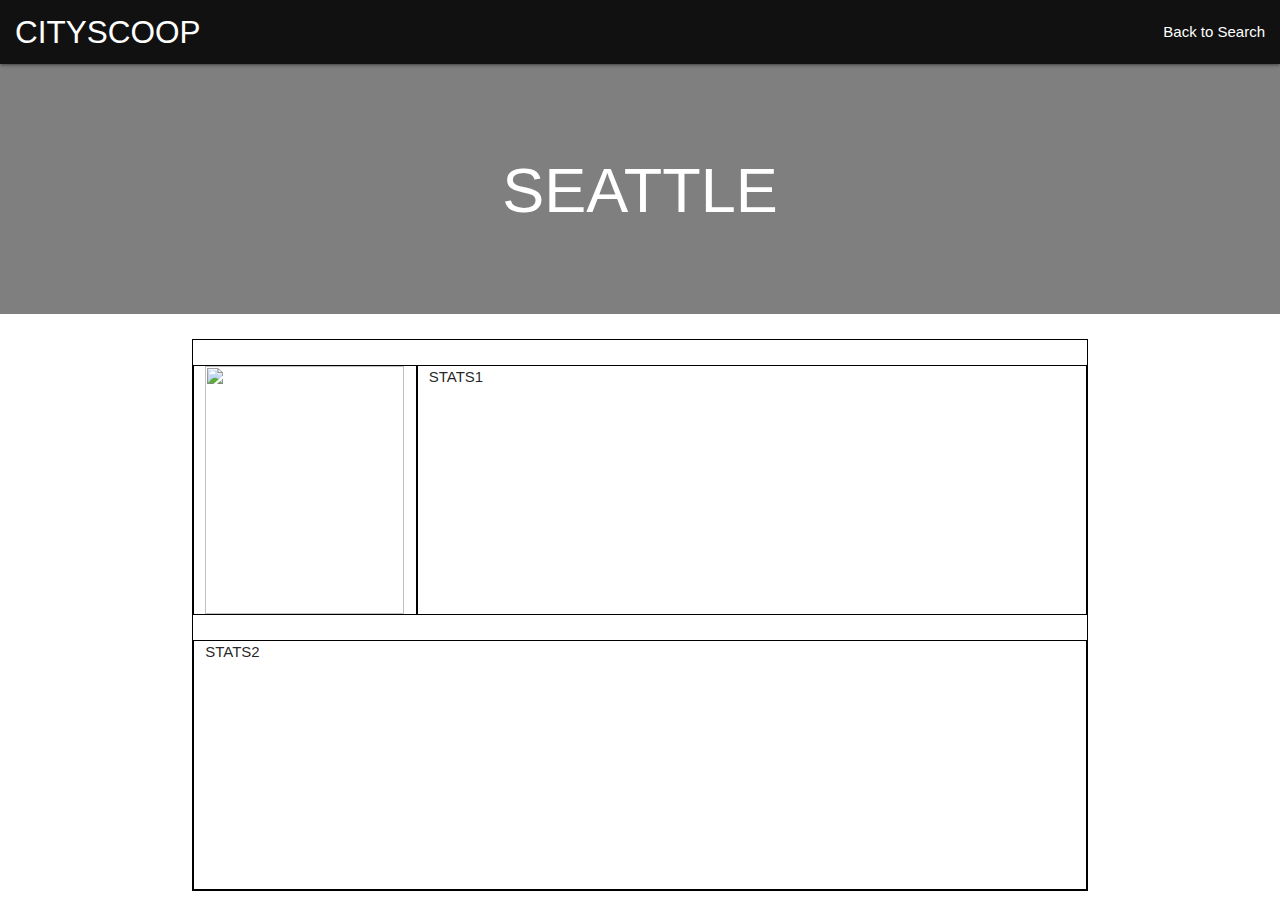
==== results.html @ 7940ce6d "added basic structure to the results.html page" ====
<!DOCTYPE html>
<html lang="en">

<head>
    <meta charset="UTF-8">
    <meta name="viewport" content="width=device-width, initial-scale=1.0">
    <title>Document</title>
    <!-- Compiled and minified CSS -->
    <link rel="stylesheet" href="https://cdnjs.cloudflare.com/ajax/libs/materialize/1.0.0/css/materialize.min.css">
    <link rel="stylesheet" href="style.css">

</head>

<body>
    <nav>
        <div class="nav-wrapper">
            <a href="#" class="brand-logo">CITYSCOOP</a>
            <ul id="nav-mobile" class="right hide-on-med-and-down">
                <!-- replace with Chris's search bar -->
                <li><a href="#">Back to Search</a></li>
            </ul>
        </div>
    </nav>
    <main>
        <!-- Hero Image w/ city H1 -->
        <div class="hero-image">
            <div class="hero-text">
                <!-- use .city-name class to update user input city -->
                <h1 class="hero-text city-name">SEATTLE</h1>
            </div>
        </div>

        <!-- Results -->
        <div class="container results-container">
            <!-- append a new row + cols to .results-container to add data -->

            <!-- start dummy data -->
            <div class="row">
                <div class="col s12 m3 center city-img-container">
                    <img src="https://via.placeholder.com/200" class="city-img" alt="" srcset="">
                </div>
                <div class="col s12 m9">STATS1</div>
                <div class="col s12 m12">STATS2</div>
            </div>
            <!-- end dummy data -->

        </div>
    </main>

    <!-- Compiled and minified JavaScript -->
    <script src="https://cdnjs.cloudflare.com/ajax/libs/materialize/1.0.0/js/materialize.min.js"></script>
    <script src="https://cdnjs.cloudflare.com/ajax/libs/jquery/3.2.1/jquery.min.js"></script>
    <script src="app.js"></script>
</body>

</html>
---- style.css ----
body, html {
    height: 100%;
}

.nav-wrapper {
    padding-left: 15px;
    background-color: #111111; 
}


/* The hero image */
.hero-image {
  /* Use "linear-gradient" to add a darken background effect to the image (photographer.jpg). This will make the text easier to read */
  background-image: linear-gradient(rgba(0, 0, 0, 0.5), rgba(0, 0, 0, 0.5)), url("https://assetfunders.org/wp-content/uploads/seattle.jpeg");

  /* Set a specific height */
  height: 250px;

  /* Position and center the image to scale nicely on all screens */
  background-position: center;
  background-repeat: no-repeat;
  background-size: cover;
  position: relative;
}

/* Place text in the middle of the image */
.hero-text {
  padding-top: 25px;
  text-align: center;
  color: white;
}

.container {
    margin-top: 25px;

}

/* for testing */
.row, .col {
    border: 1px black solid;
    padding: 0rem 0rem;
}

.col {
    height:  250px;
    margin-top: 25px;
}

.city-img {
    height: 100%;
    width: 100%;
    margin: 0px;
}
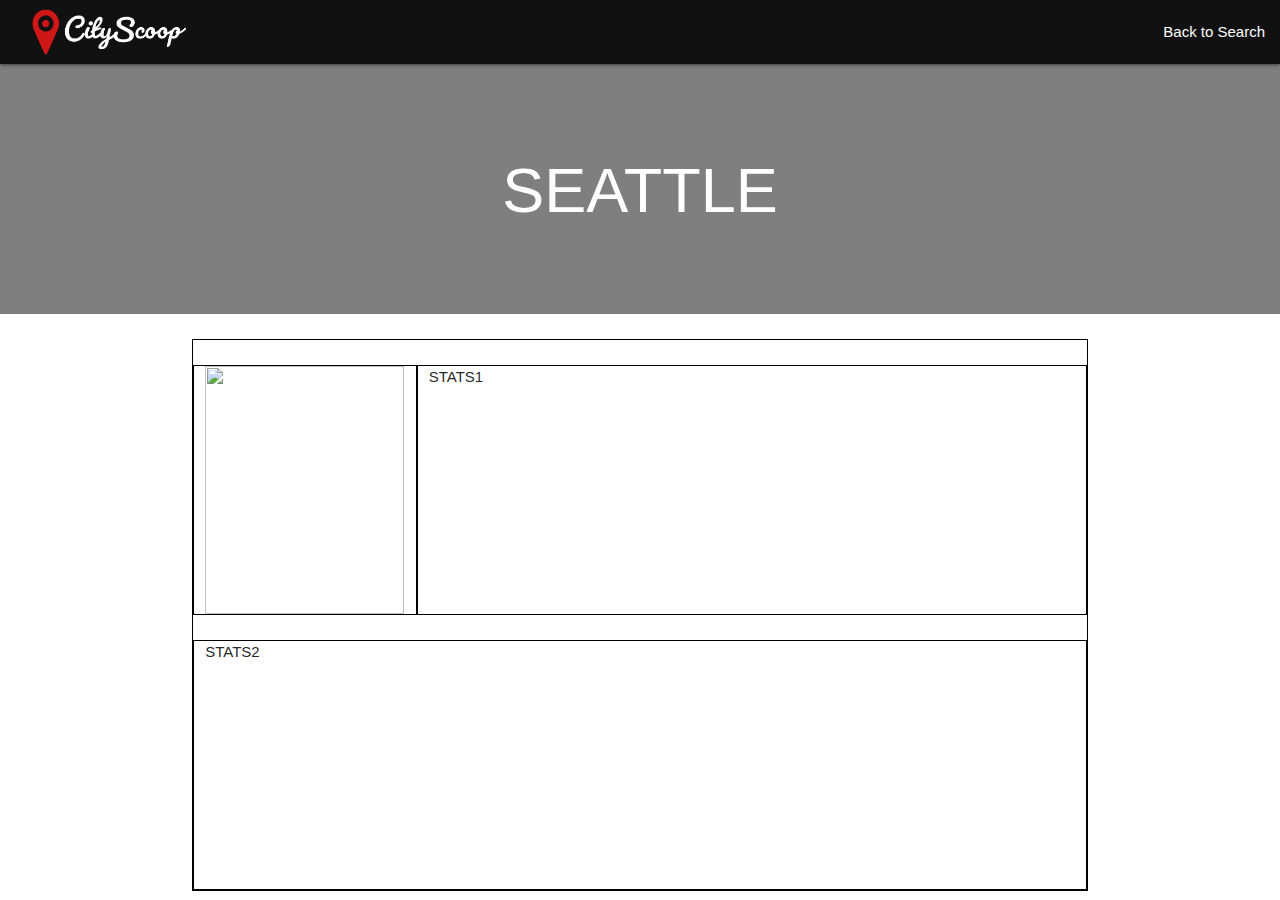
==== commit b0960f6c: "added logo onto the results page. Updated style sheet and added an assets folder to store the logo p" ====
--- a/results.html
+++ b/results.html
@@ -7,6 +7,7 @@
     <title>Document</title>
     <!-- Compiled and minified CSS -->
     <link rel="stylesheet" href="https://cdnjs.cloudflare.com/ajax/libs/materialize/1.0.0/css/materialize.min.css">
+    <link href="https://fonts.googleapis.com/css2?family=Pacifico&display=swap" rel="stylesheet">
     <link rel="stylesheet" href="style.css">
 
 </head>
@@ -14,7 +15,8 @@
 <body>
     <nav>
         <div class="nav-wrapper">
-            <a href="#" class="brand-logo">CITYSCOOP</a>
+            <!-- <a href="#" class="brand-logo">City Scoop</a> -->
+            <img src="assets/img/logo_white.png" class="logo-svg" alt="Kiwi standing on oval">
             <ul id="nav-mobile" class="right hide-on-med-and-down">
                 <!-- replace with Chris's search bar -->
                 <li><a href="#">Back to Search</a></li>
--- a/style.css
+++ b/style.css
@@ -12,6 +12,13 @@
     background-color: #111111; 
 }
 
+.brand-logo {
+    font-family: 'Pacifico', cursive;
+}
+
+.logo-svg {
+    height: 100%;
+}
 
 /* The hero image */
 .hero-image {
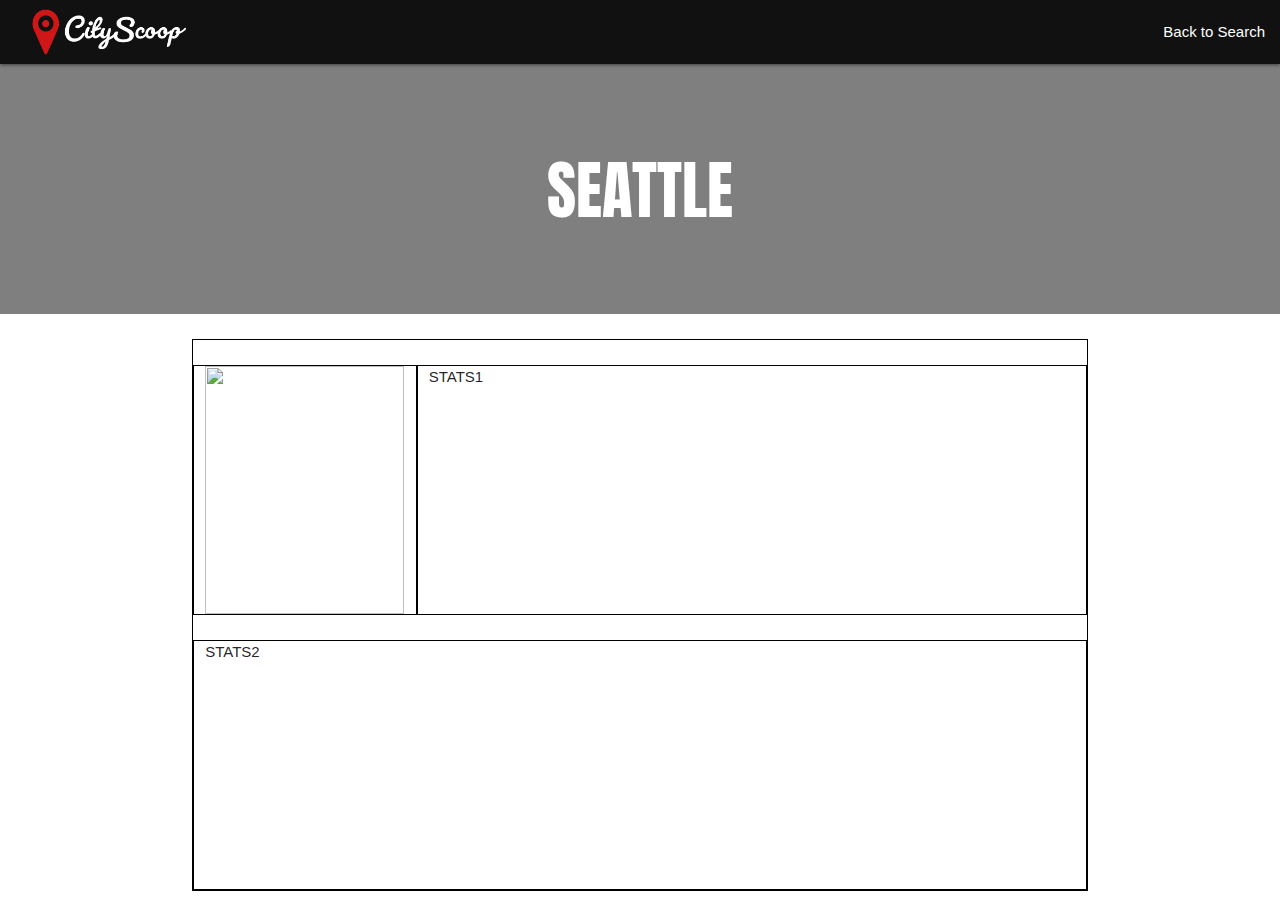
==== commit ba86aac2: "updated styling to the hero text" ====
--- a/results.html
+++ b/results.html
@@ -7,7 +7,7 @@
     <title>Document</title>
     <!-- Compiled and minified CSS -->
     <link rel="stylesheet" href="https://cdnjs.cloudflare.com/ajax/libs/materialize/1.0.0/css/materialize.min.css">
-    <link href="https://fonts.googleapis.com/css2?family=Pacifico&display=swap" rel="stylesheet">
+    <link href="https://fonts.googleapis.com/css2?family=Anton&family=Pacifico&display=swap" rel="stylesheet">
     <link rel="stylesheet" href="style.css">
 
 </head>
@@ -15,8 +15,9 @@
 <body>
     <nav>
         <div class="nav-wrapper">
-            <!-- <a href="#" class="brand-logo">City Scoop</a> -->
-            <img src="assets/img/logo_white.png" class="logo-svg" alt="Kiwi standing on oval">
+            <a href="#" class="brand-logo">
+                <img src="assets/img/logo-white-accent.png" class="logo-svg" alt="Kiwi standing on oval">
+            </a>
             <ul id="nav-mobile" class="right hide-on-med-and-down">
                 <!-- replace with Chris's search bar -->
                 <li><a href="#">Back to Search</a></li>
--- a/style.css
+++ b/style.css
@@ -1,8 +1,3 @@
-
-
-
-
-
 body, html {
     height: 100%;
 }
@@ -13,7 +8,7 @@
 }
 
 .brand-logo {
-    font-family: 'Pacifico', cursive;
+    height: 100%;
 }
 
 .logo-svg {
@@ -37,9 +32,11 @@
 
 /* Place text in the middle of the image */
 .hero-text {
+  font-family: 'Anton', sans-serif;
   padding-top: 25px;
   text-align: center;
   color: white;
+  word-wrap: break-word;
 }
 
 .container {
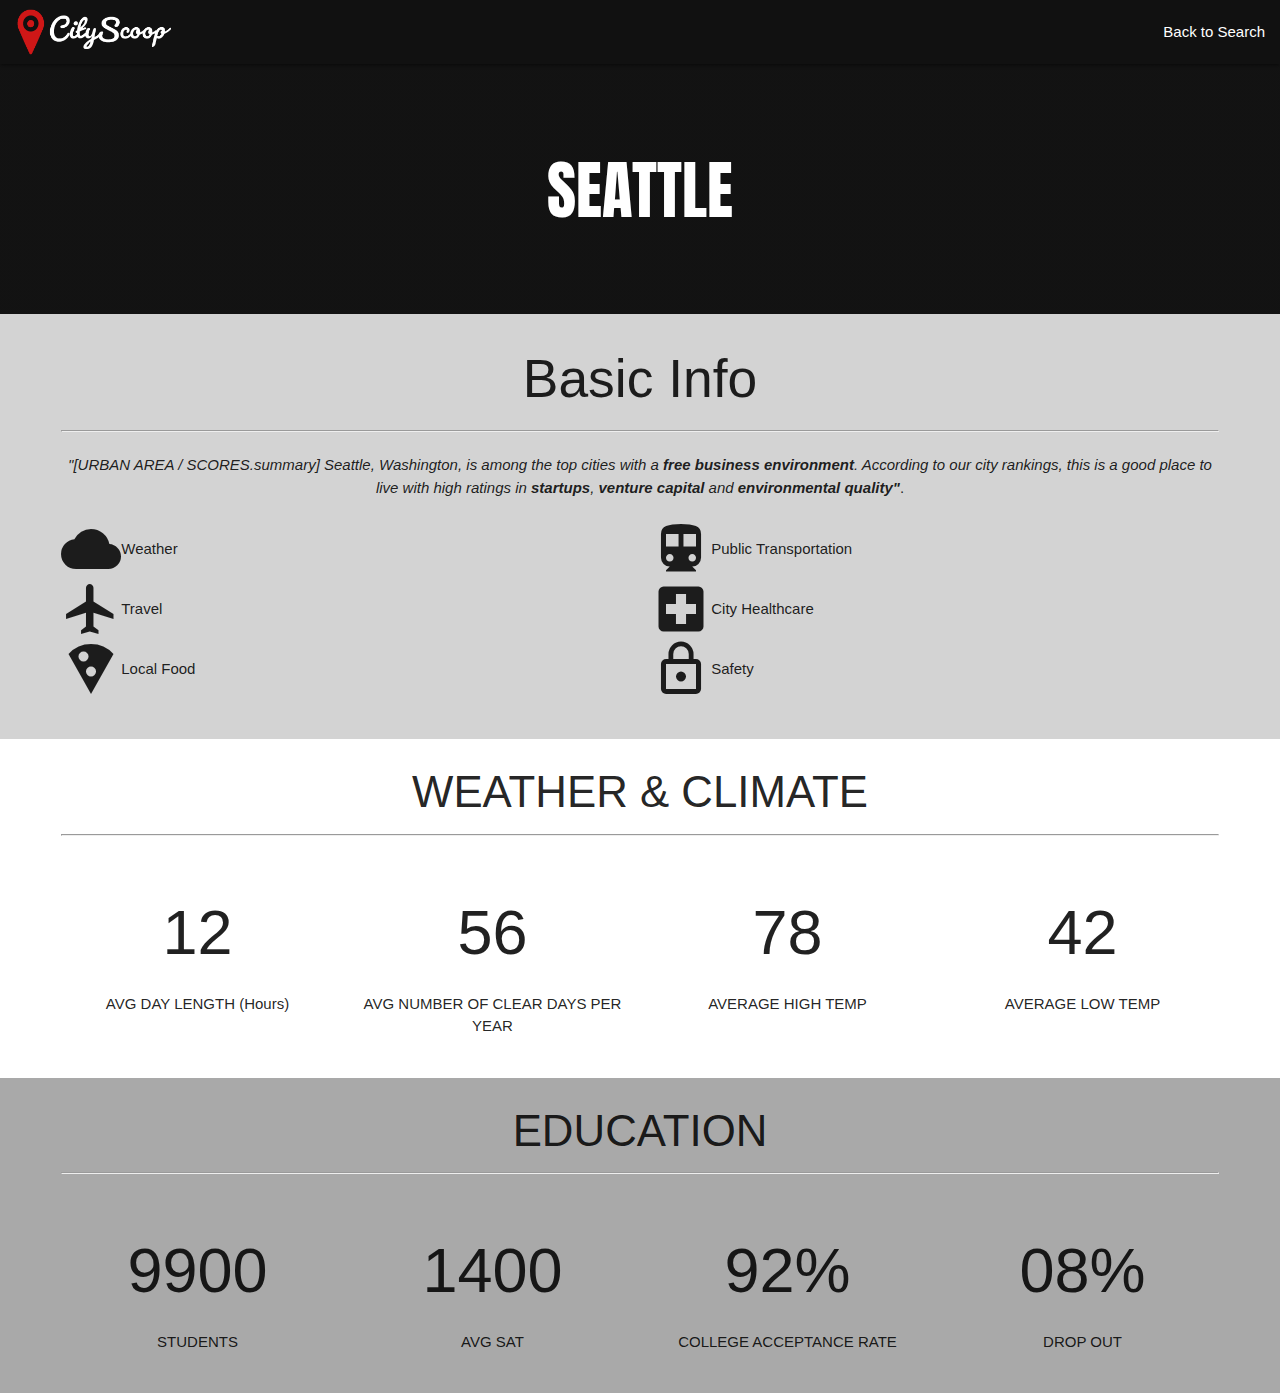
==== commit 66446739: "updated styling on results.html and added some sample filler content" ====
--- a/results.html
+++ b/results.html
@@ -8,6 +8,7 @@
     <!-- Compiled and minified CSS -->
     <link rel="stylesheet" href="https://cdnjs.cloudflare.com/ajax/libs/materialize/1.0.0/css/materialize.min.css">
     <link href="https://fonts.googleapis.com/css2?family=Anton&family=Pacifico&display=swap" rel="stylesheet">
+    <link href="https://fonts.googleapis.com/icon?family=Material+Icons" rel="stylesheet">
     <link rel="stylesheet" href="style.css">
 
 </head>
@@ -16,7 +17,9 @@
     <nav>
         <div class="nav-wrapper">
             <a href="#" class="brand-logo">
-                <img src="assets/img/logo-white-accent.png" class="logo-svg" alt="Kiwi standing on oval">
+
+                <img src="assets/img/logo-white-accent.png" class="logo-svg" alt="CityScoop">
+
             </a>
             <ul id="nav-mobile" class="right hide-on-med-and-down">
                 <!-- replace with Chris's search bar -->
@@ -33,20 +36,105 @@
             </div>
         </div>
 
-        <!-- Results -->
-        <div class="container results-container">
-            <!-- append a new row + cols to .results-container to add data -->
+        <div id="data-containers" class="container-fluid">
 
-            <!-- start dummy data -->
-            <div class="row">
-                <div class="col s12 m3 center city-img-container">
-                    <img src="https://via.placeholder.com/200" class="city-img" alt="" srcset="">
+
+            <!-- Sample Basic Info Container -->
+            <!-- BACKEND: use the results-container class when creating new divs. Add container-[white,lightGray,darkGray] for color. Append to #data-containers -->
+            <div class="container-fluid results-container container-lightGray" id="basic-info">
+                <div class="row">
+                    <div class="col s12 center">
+                        <h2>Basic Info</h2>
+                        <hr>
+                        <br>
+                        <p><em>"[URBAN AREA / SCORES.summary] Seattle, Washington, is among the top cities with a
+                                <b>free business environment</b>.
+                                According to our city rankings, this is a good place to live with high ratings in
+                                <b>startups</b>, <b>venture capital</b> and <b>environmental quality"</b></em>.
+                        </p>
+                    </div>
                 </div>
-                <div class="col s12 m9">STATS1</div>
-                <div class="col s12 m12">STATS2</div>
+                <div class="row">
+                    <div class="col s12 m6">
+                        <p class="valign-wrapper"><i class="medium material-icons">cloud</i> Weather</p>
+                    </div>
+                    <div class="col s12 m6">
+                        <p class="valign-wrapper"><i class="medium material-icons">directions_transit</i> Public
+                            Transportation</p>
+                    </div>
+                    <div class="col s12 m6">
+                        <p class="valign-wrapper"><i class="medium material-icons">flight</i> Travel</p>
+                    </div>
+                    <div class="col s12 m6">
+                        <p class="valign-wrapper"><i class="medium material-icons">local_hospital</i> City Healthcare
+                        </p>
+                    </div>
+                    <div class="col s12 m6">
+                        <p class="valign-wrapper"><i class="medium material-icons">local_pizza</i> Local Food</p>
+                    </div>
+                    <div class="col s12 m6">
+                        <p class="valign-wrapper"><i class="medium material-icons">lock_outline</i> Safety</p>
+                    </div>
+                </div>
             </div>
-            <!-- end dummy data -->
 
+            <!-- Sample Specific Info Container -->
+            <!-- BACKEND: use the results-container class when creating new divs. Add container-[white,lightGray,darkGray] for color. Append to #data-containers -->
+            <div class="container-fluid results-container container-white">
+                <div class="row">
+                    <div class="col s12 center">
+                        <h3>WEATHER & CLIMATE</h3>
+                        <hr>
+                    </div>
+                </div>
+                <div class="row center">
+                    <div class="col s12 m3">
+                        <h1>12</h1>
+                        <p class="">AVG DAY LENGTH (Hours)</p>
+                    </div>
+                    <div class="col s12 m3">
+                        <h1>56</h1>
+                        <p class="">AVG NUMBER OF CLEAR DAYS PER YEAR</p>
+                    </div>
+                    <div class="col s12 m3">
+                        <h1>78</h1>
+                        <p class="">AVERAGE HIGH TEMP</p>
+                    </div>
+                    <div class="col s12 m3">
+                        <h1>42</h1>
+                        <p class="">AVERAGE LOW TEMP</p>
+                    </div>
+                </div>
+            </div>
+
+            <!-- Sample Specific Info Container. Use  -->
+            <!-- BACKEND: use the results-container class when creating new divs. Add container-[white,lightGray,darkGray] for color. Append to #data-containers -->
+            <div class="container-fluid results-container container-darkGray">
+                <div class="row">
+                    <div class="col s12 center">
+                        <h3>EDUCATION</h3>
+                        <hr>
+                    </div>
+                </div>
+                <div class="row center">
+                    <div class="col s12 m3">
+                        <h1>9900</h1>
+                        <p class="">STUDENTS</p>
+                    </div>
+                    <div class="col s12 m3">
+                        <h1>1400</h1>
+                        <p class="">AVG SAT</p>
+                    </div>
+                    <div class="col s12 m3">
+                        <h1>92%</h1>
+                        <p class="">COLLEGE ACCEPTANCE RATE</p>
+                    </div>
+                    <div class="col s12 m3">
+                        <h1>08%</h1>
+                        <p class="">DROP OUT</p>
+                    </div>
+                </div>
+            </div>
         </div>
     </main>
 
--- a/style.css
+++ b/style.css
@@ -1,13 +1,24 @@
-body, html {
-    height: 100%;
+/* =========================================
+GLOBAL STYLING
+ =========================================*/
+*{
+    margin: 0;
+    padding: 0;
 }
 
-.nav-wrapper {
-    padding-left: 15px;
-    background-color: #111111; 
+body{
+    background: #252525;
 }
 
-.brand-logo {
+
+/* =========================================
+NAV BAR STYLING
+ =========================================*/
+ .nav-wrapper {
+    background-color: #111111;
+ }
+ 
+ .brand-logo {
     height: 100%;
 }
 
@@ -15,16 +26,18 @@
     height: 100%;
 }
 
-/* The hero image */
+/* =========================================
+HERO IMAGE STYLING
+ =========================================*/
 .hero-image {
-  /* Use "linear-gradient" to add a darken background effect to the image (photographer.jpg). This will make the text easier to read */
-  background-image: linear-gradient(rgba(0, 0, 0, 0.5), rgba(0, 0, 0, 0.5)), url("https://assetfunders.org/wp-content/uploads/seattle.jpeg");
-
-  /* Set a specific height */
-  height: 250px;
-
-  /* Position and center the image to scale nicely on all screens */
-  background-position: center;
+    /* Apply dark filter on image */
+    background-image: linear-gradient(rgba(0, 0, 0, 0.5), rgba(0, 0, 0, 0.5)), url("https://assetfunders.org/wp-content/uploads/seattle.jpeg");
+    
+    /* Set a specific height */
+    height: 250px;
+    
+    /* Position and center the image to scale nicely on all screens */
+    background-position: center;
   background-repeat: no-repeat;
   background-size: cover;
   position: relative;
@@ -32,35 +45,103 @@
 
 /* Place text in the middle of the image */
 .hero-text {
-  font-family: 'Anton', sans-serif;
-  padding-top: 25px;
-  text-align: center;
-  color: white;
+    font-family: 'Anton', sans-serif;
+    padding-top: 25px;
+    text-align: center;
+    color: white;
   word-wrap: break-word;
 }
 
-.container {
-    margin-top: 25px;
-
-}
-
-/* for testing */
-.row, .col {
-    border: 1px black solid;
-    padding: 0rem 0rem;
-}
-
-.col {
-    height:  250px;
-    margin-top: 25px;
-}
-
-.city-img {
-    height: 100%;
-    width: 100%;
-    margin: 0px;
+/* =========================================
+SEARCH BAR STYLING
+ =========================================*/
+.brand {
+    width:100%;
+    height:100%;
+    display:flex;
+    justify-content: center;
+    align-items: center;
 }
 
 
+input{
+    background: seashell;
+    font-size: 3rem;
+    width: 0;
+    outline: none;
+    padding-left: 15px;
+    border: none;
+    border-radius: 15px;
+    transition: all .6s;
+}
+
+.icon{
+    width: 60px;
+    height: 60px;
+    background: rgb(70, 197, 236);
+    border-radius: 50%;
+    display: flex;
+    justify-content: center;
+    align-items: center;
+    font-size: 1.8rem;
+    color: #ffffff;
+    cursor: pointer;
+    transform: translateX(-30px) rotate(-45deg);
+}
+
+.active{
+    display: block;
+    width: 45%;
+}
+
+.filter{
+    justify-content: center;
+    text-align: center;
+}
+
+.filter li{
+    margin: 1.3rem !important;
+    width: 60px !important;
+    height: 60px !important;
+    background: rgb(70, 197, 236) !important;
+    border-radius: 40% !important;
+    display: flex !important;
+    justify-content: center !important;
+    align-items: center !important;
+    font-size: 1.8rem;
+    color: #ffffff !important;
+    cursor: pointer !important;
+}
+
+.hide{
+    display: none;
+}
+
+.search-area {
+    display: flex;
+}
+
+#search-bar {
+    display:flex;
+}
+
+/* =========================================
+Results Containers Styling
+ =========================================*/
+
+ .results-container{
+     padding: 0 50px 20px 50px;
+ }
+
+ .container-lightGray {
+     background-color: lightgray;
+ }
+
+ .container-darkGray {
+     background-color: darkgray;
+ }
 
 
+ .container-white {
+     background-color: white;
+ }